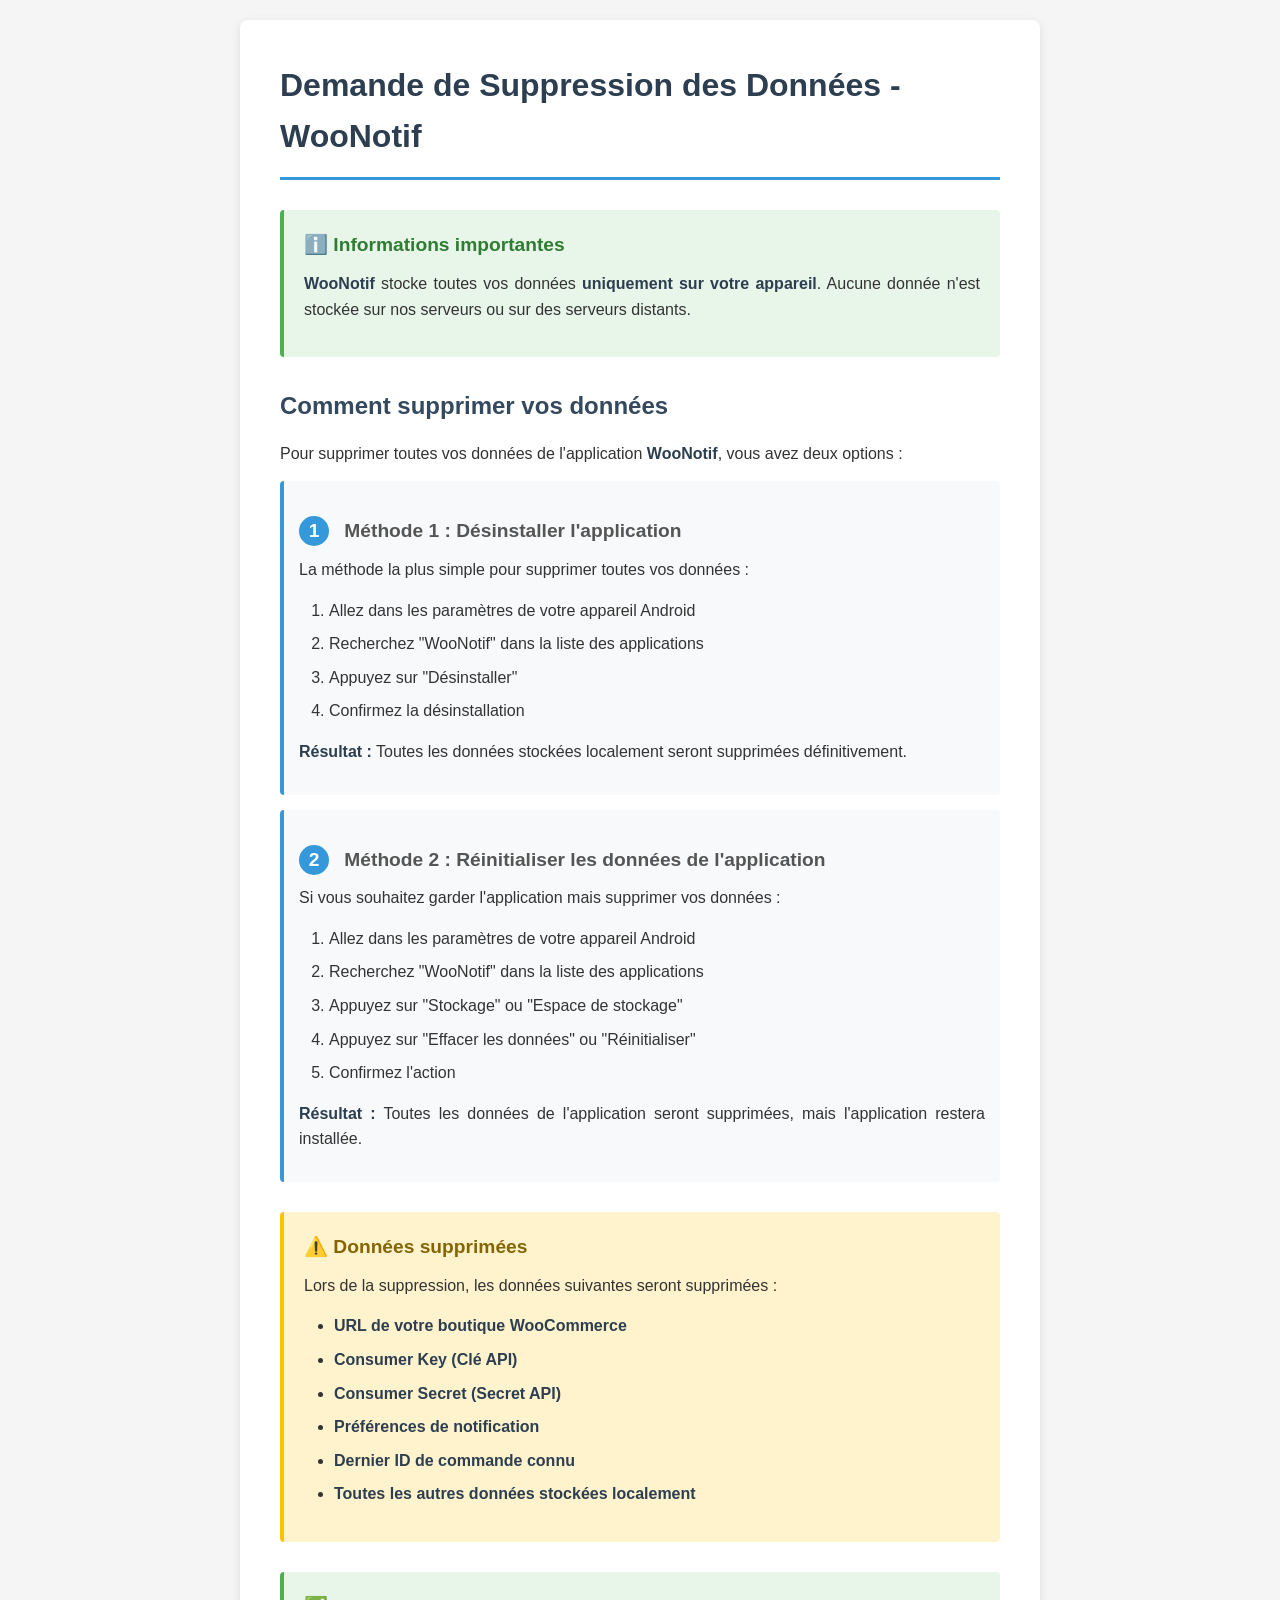
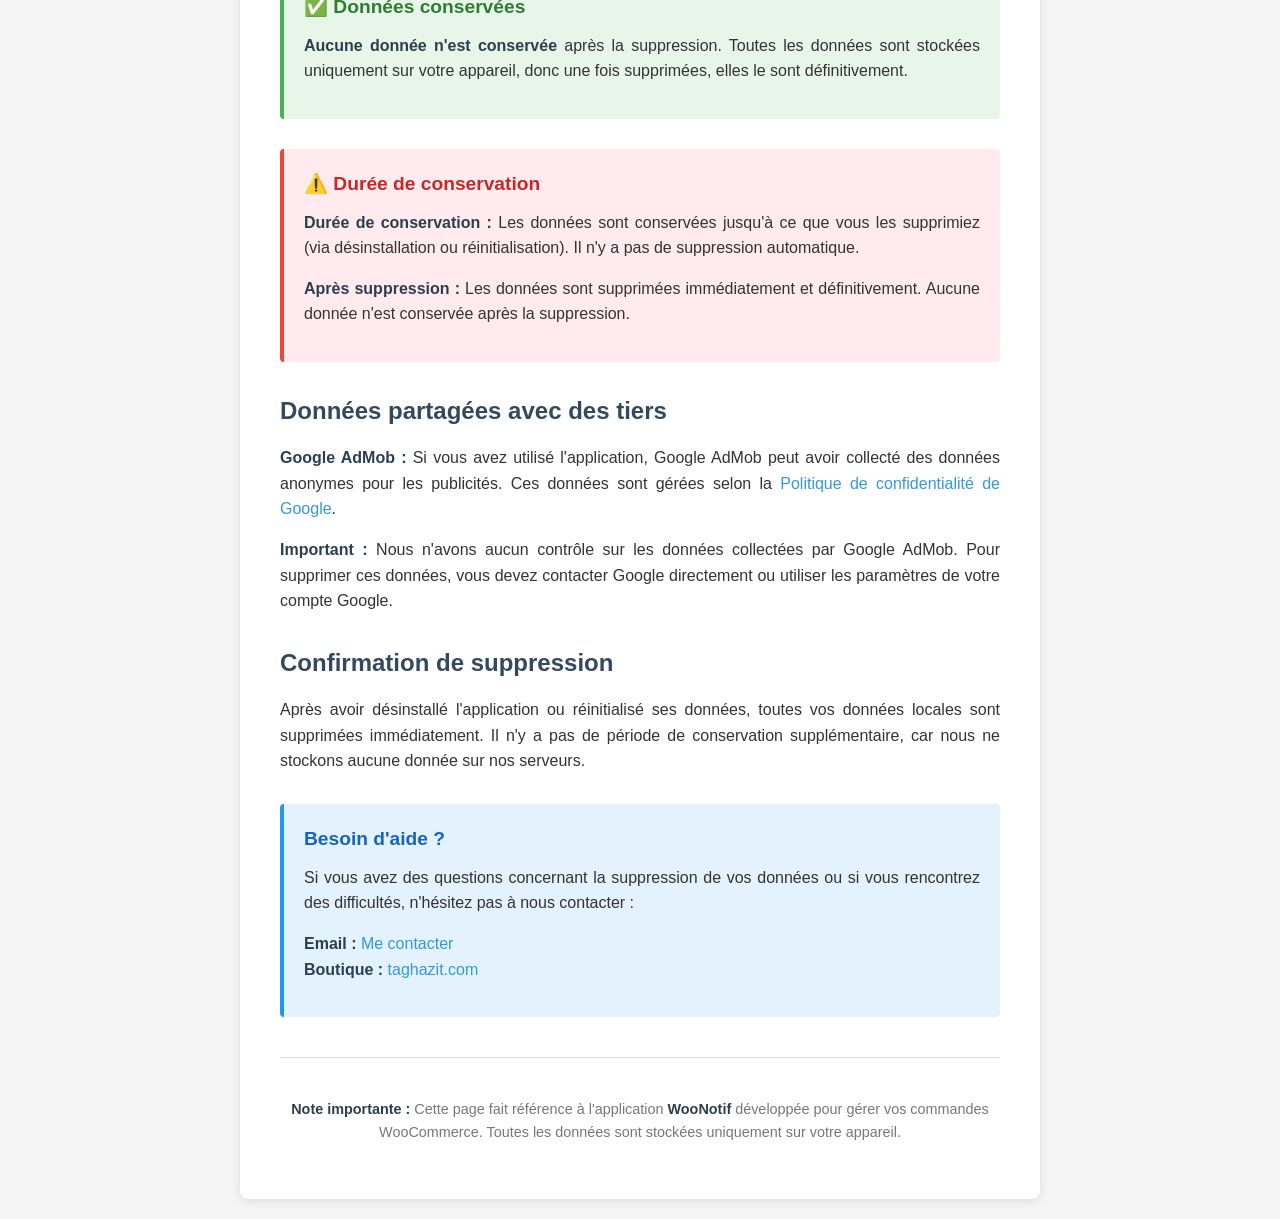
==== data-deletion.html @ 145a7f98 "Ajout de la page de suppression des données" ====
<!DOCTYPE html>
<html lang="fr">
<head>
    <meta charset="UTF-8">
    <meta name="viewport" content="width=device-width, initial-scale=1.0">
    <meta name="description" content="Demande de suppression des données - WooNotif - Application mobile pour gérer vos commandes WooCommerce">
    <title>Suppression des Données - WooNotif</title>
    <style>
        * {
            margin: 0;
            padding: 0;
            box-sizing: border-box;
        }
        
        body {
            font-family: -apple-system, BlinkMacSystemFont, 'Segoe UI', Roboto, 'Helvetica Neue', Arial, sans-serif;
            line-height: 1.6;
            color: #333;
            background-color: #f5f5f5;
            padding: 20px;
        }
        
        .container {
            max-width: 800px;
            margin: 0 auto;
            background: white;
            padding: 40px;
            border-radius: 8px;
            box-shadow: 0 2px 10px rgba(0,0,0,0.1);
        }
        
        h1 {
            color: #2c3e50;
            border-bottom: 3px solid #3498db;
            padding-bottom: 15px;
            margin-bottom: 30px;
            font-size: 2em;
        }
        
        h2 {
            color: #34495e;
            margin-top: 30px;
            margin-bottom: 15px;
            font-size: 1.5em;
        }
        
        h3 {
            color: #555;
            margin-top: 20px;
            margin-bottom: 10px;
            font-size: 1.2em;
        }
        
        p {
            margin-bottom: 15px;
            text-align: justify;
        }
        
        ul, ol {
            margin-left: 30px;
            margin-bottom: 15px;
        }
        
        li {
            margin-bottom: 8px;
        }
        
        strong {
            color: #2c3e50;
        }
        
        .important-box {
            background-color: #fff3cd;
            padding: 20px;
            border-left: 4px solid #ffc107;
            margin: 30px 0;
            border-radius: 4px;
        }
        
        .important-box h3 {
            color: #856404;
            margin-top: 0;
        }
        
        .info-box {
            background-color: #e8f5e9;
            padding: 20px;
            border-left: 4px solid #4caf50;
            margin: 30px 0;
            border-radius: 4px;
        }
        
        .info-box h3 {
            color: #2e7d32;
            margin-top: 0;
        }
        
        .warning-box {
            background-color: #ffebee;
            padding: 20px;
            border-left: 4px solid #f44336;
            margin: 30px 0;
            border-radius: 4px;
        }
        
        .warning-box h3 {
            color: #c62828;
            margin-top: 0;
        }
        
        .step {
            background-color: #f8f9fa;
            padding: 15px;
            margin: 15px 0;
            border-left: 4px solid #3498db;
            border-radius: 4px;
        }
        
        .step-number {
            display: inline-block;
            background-color: #3498db;
            color: white;
            width: 30px;
            height: 30px;
            border-radius: 50%;
            text-align: center;
            line-height: 30px;
            font-weight: bold;
            margin-right: 10px;
        }
        
        a {
            color: #3498db;
            text-decoration: none;
        }
        
        a:hover {
            text-decoration: underline;
        }
        
        .contact-info {
            background-color: #e3f2fd;
            padding: 20px;
            border-radius: 4px;
            margin-top: 30px;
            border-left: 4px solid #2196f3;
        }
        
        .contact-info h3 {
            color: #1565c0;
            margin-top: 0;
        }
        
        @media (max-width: 600px) {
            .container {
                padding: 20px;
            }
            
            h1 {
                font-size: 1.5em;
            }
            
            h2 {
                font-size: 1.3em;
            }
        }
    </style>
</head>
<body>
    <div class="container">
        <h1>Demande de Suppression des Données - WooNotif</h1>
        
        <div class="info-box">
            <h3>ℹ️ Informations importantes</h3>
            <p>
                <strong>WooNotif</strong> stocke toutes vos données <strong>uniquement sur votre appareil</strong>. 
                Aucune donnée n'est stockée sur nos serveurs ou sur des serveurs distants.
            </p>
        </div>
        
        <h2>Comment supprimer vos données</h2>
        
        <p>
            Pour supprimer toutes vos données de l'application <strong>WooNotif</strong>, vous avez deux options :
        </p>
        
        <div class="step">
            <h3><span class="step-number">1</span> Méthode 1 : Désinstaller l'application</h3>
            <p>La méthode la plus simple pour supprimer toutes vos données :</p>
            <ol>
                <li>Allez dans les paramètres de votre appareil Android</li>
                <li>Recherchez "WooNotif" dans la liste des applications</li>
                <li>Appuyez sur "Désinstaller"</li>
                <li>Confirmez la désinstallation</li>
            </ol>
            <p><strong>Résultat :</strong> Toutes les données stockées localement seront supprimées définitivement.</p>
        </div>
        
        <div class="step">
            <h3><span class="step-number">2</span> Méthode 2 : Réinitialiser les données de l'application</h3>
            <p>Si vous souhaitez garder l'application mais supprimer vos données :</p>
            <ol>
                <li>Allez dans les paramètres de votre appareil Android</li>
                <li>Recherchez "WooNotif" dans la liste des applications</li>
                <li>Appuyez sur "Stockage" ou "Espace de stockage"</li>
                <li>Appuyez sur "Effacer les données" ou "Réinitialiser"</li>
                <li>Confirmez l'action</li>
            </ol>
            <p><strong>Résultat :</strong> Toutes les données de l'application seront supprimées, mais l'application restera installée.</p>
        </div>
        
        <div class="important-box">
            <h3>⚠️ Données supprimées</h3>
            <p>Lors de la suppression, les données suivantes seront supprimées :</p>
            <ul>
                <li><strong>URL de votre boutique WooCommerce</strong></li>
                <li><strong>Consumer Key (Clé API)</strong></li>
                <li><strong>Consumer Secret (Secret API)</strong></li>
                <li><strong>Préférences de notification</strong></li>
                <li><strong>Dernier ID de commande connu</strong></li>
                <li><strong>Toutes les autres données stockées localement</strong></li>
            </ul>
        </div>
        
        <div class="info-box">
            <h3>✅ Données conservées</h3>
            <p>
                <strong>Aucune donnée n'est conservée</strong> après la suppression. 
                Toutes les données sont stockées uniquement sur votre appareil, 
                donc une fois supprimées, elles le sont définitivement.
            </p>
        </div>
        
        <div class="warning-box">
            <h3>⚠️ Durée de conservation</h3>
            <p>
                <strong>Durée de conservation :</strong> Les données sont conservées jusqu'à ce que vous les supprimiez 
                (via désinstallation ou réinitialisation). Il n'y a pas de suppression automatique.
            </p>
            <p>
                <strong>Après suppression :</strong> Les données sont supprimées immédiatement et définitivement. 
                Aucune donnée n'est conservée après la suppression.
            </p>
        </div>
        
        <h2>Données partagées avec des tiers</h2>
        
        <p>
            <strong>Google AdMob :</strong> Si vous avez utilisé l'application, Google AdMob peut avoir collecté 
            des données anonymes pour les publicités. Ces données sont gérées selon la 
            <a href="https://policies.google.com/privacy" target="_blank" rel="noopener">Politique de confidentialité de Google</a>.
        </p>
        
        <p>
            <strong>Important :</strong> Nous n'avons aucun contrôle sur les données collectées par Google AdMob. 
            Pour supprimer ces données, vous devez contacter Google directement ou utiliser les paramètres de votre compte Google.
        </p>
        
        <h2>Confirmation de suppression</h2>
        
        <p>
            Après avoir désinstallé l'application ou réinitialisé ses données, toutes vos données locales 
            sont supprimées immédiatement. Il n'y a pas de période de conservation supplémentaire, 
            car nous ne stockons aucune donnée sur nos serveurs.
        </p>
        
        <div class="contact-info">
            <h3>Besoin d'aide ?</h3>
            <p>
                Si vous avez des questions concernant la suppression de vos données ou si vous rencontrez 
                des difficultés, n'hésitez pas à nous contacter :
            </p>
            <p>
                <strong>Email :</strong> <a href="mailto:sslaouane@gmail.com">Me contacter</a><br>
                <strong>Boutique :</strong> <a href="https://taghazit.com" target="_blank" rel="noopener">taghazit.com</a>
            </p>
        </div>
        
        <hr style="margin: 40px 0; border: none; border-top: 1px solid #ddd;">
        
        <p style="text-align: center; color: #777; font-size: 0.9em;">
            <strong>Note importante :</strong> Cette page fait référence à l'application <strong>WooNotif</strong> 
            développée pour gérer vos commandes WooCommerce. Toutes les données sont stockées uniquement sur votre appareil.
        </p>
    </div>
</body>
</html>
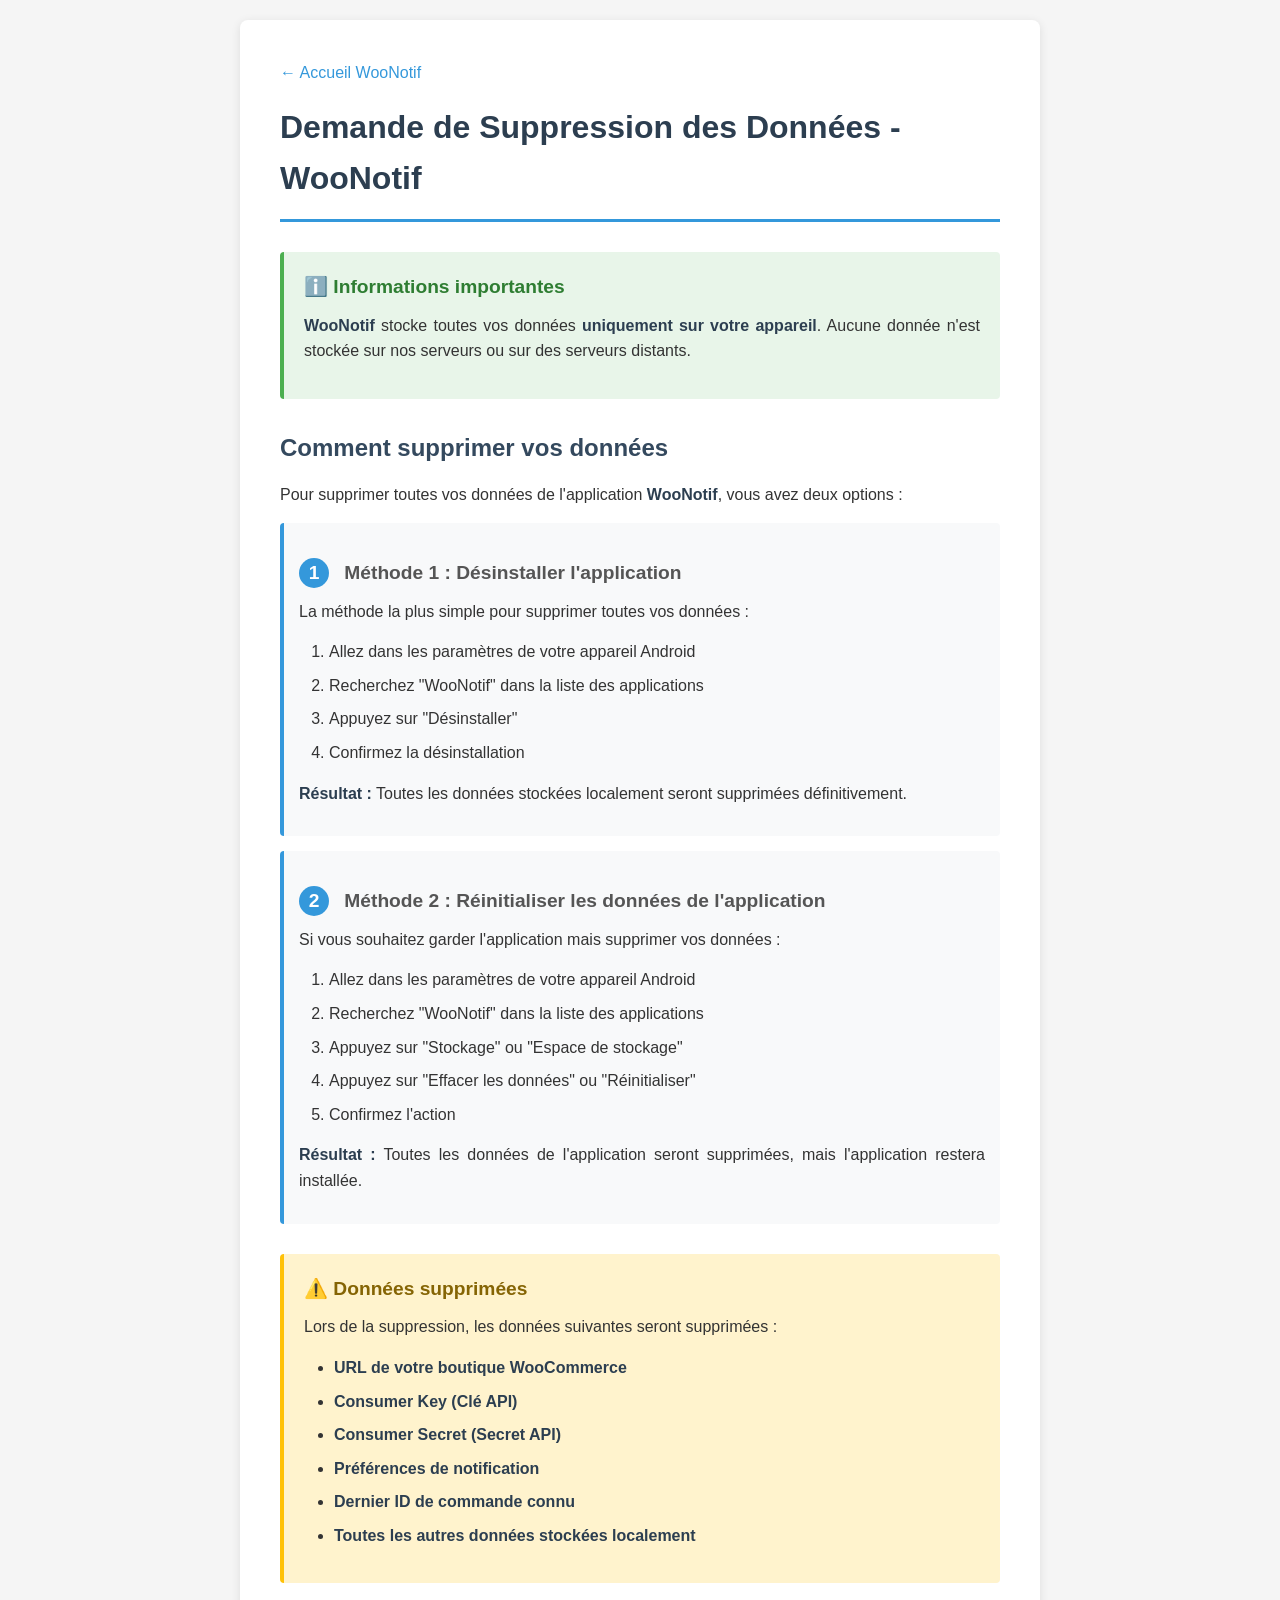
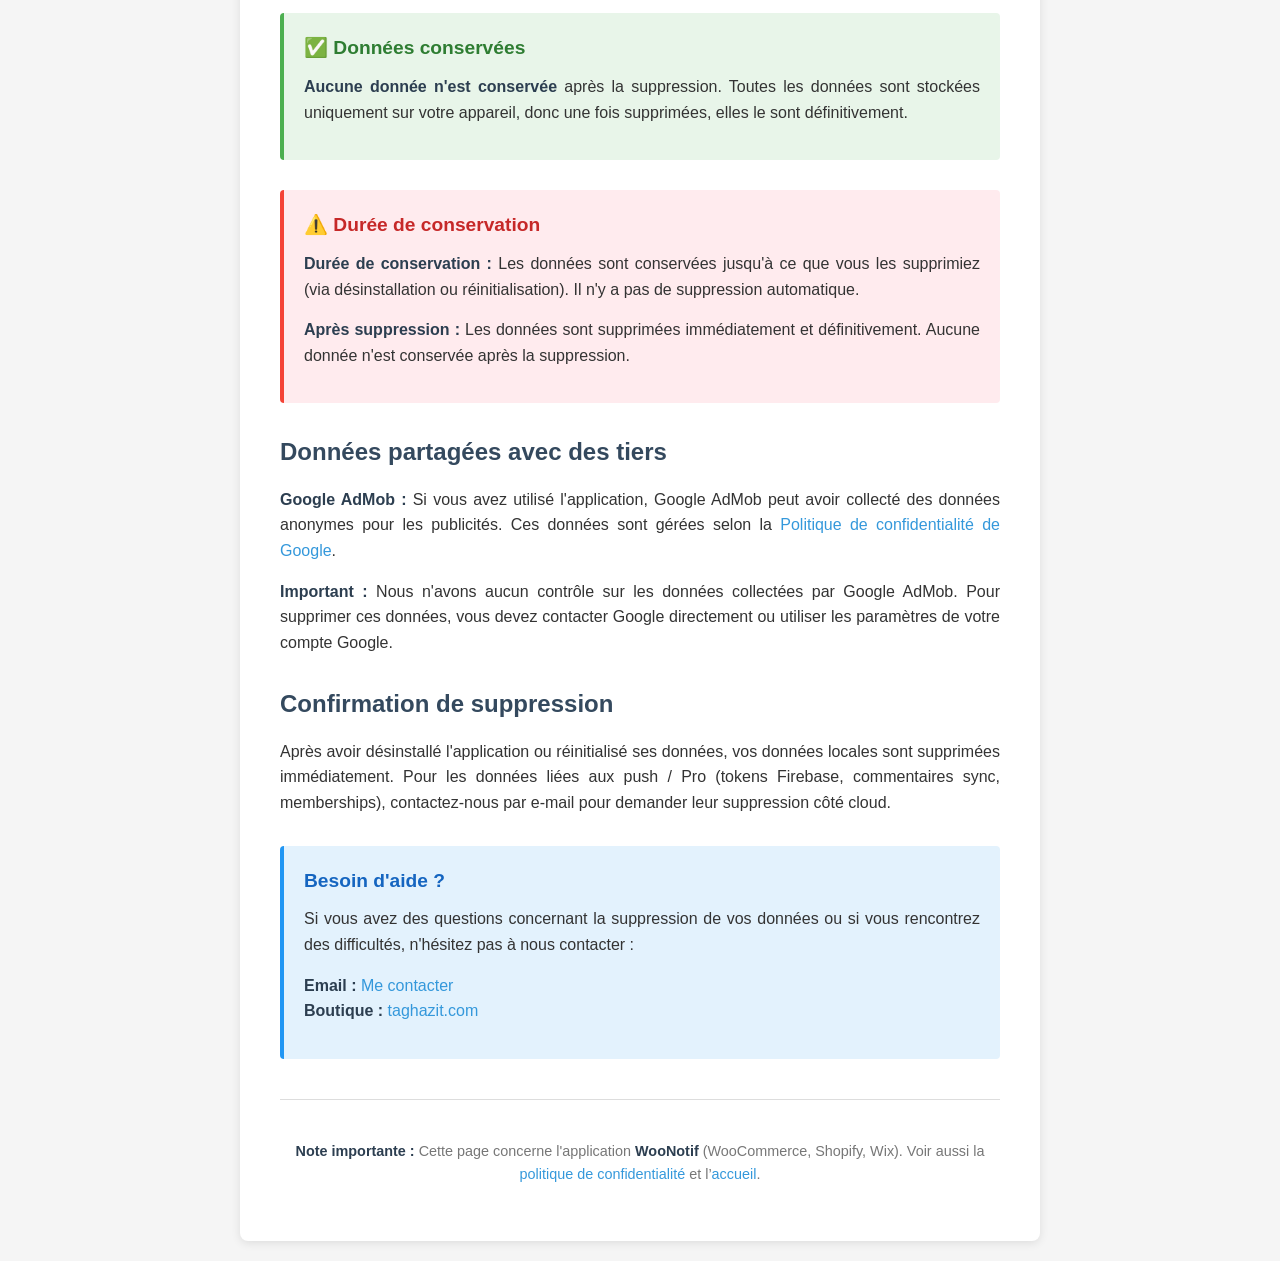
==== commit b26b55fc: "Refonte landing FR : hero, Pro, SEO (robots/sitemap/OG/JSON-LD). Remplace l’ancienne page doc par un" ====
--- a/data-deletion.html
+++ b/data-deletion.html
@@ -168,6 +168,7 @@
 </head>
 <body>
     <div class="container">
+        <p style="margin-bottom: 1rem;"><a href="index.html">← Accueil WooNotif</a></p>
         <h1>Demande de Suppression des Données - WooNotif</h1>
         
         <div class="info-box">
@@ -259,9 +260,9 @@
         <h2>Confirmation de suppression</h2>
         
         <p>
-            Après avoir désinstallé l'application ou réinitialisé ses données, toutes vos données locales 
-            sont supprimées immédiatement. Il n'y a pas de période de conservation supplémentaire, 
-            car nous ne stockons aucune donnée sur nos serveurs.
+            Après avoir désinstallé l'application ou réinitialisé ses données, vos données locales 
+            sont supprimées immédiatement. Pour les données liées aux push / Pro (tokens Firebase, commentaires sync, memberships),
+            contactez-nous par e-mail pour demander leur suppression côté cloud.
         </p>
         
         <div class="contact-info">
@@ -279,8 +280,9 @@
         <hr style="margin: 40px 0; border: none; border-top: 1px solid #ddd;">
         
         <p style="text-align: center; color: #777; font-size: 0.9em;">
-            <strong>Note importante :</strong> Cette page fait référence à l'application <strong>WooNotif</strong> 
-            développée pour gérer vos commandes WooCommerce. Toutes les données sont stockées uniquement sur votre appareil.
+            <strong>Note importante :</strong> Cette page concerne l'application <strong>WooNotif</strong>
+            (WooCommerce, Shopify, Wix). Voir aussi la <a href="privacy-policy.html">politique de confidentialité</a>
+            et l’<a href="index.html">accueil</a>.
         </p>
     </div>
 </body>
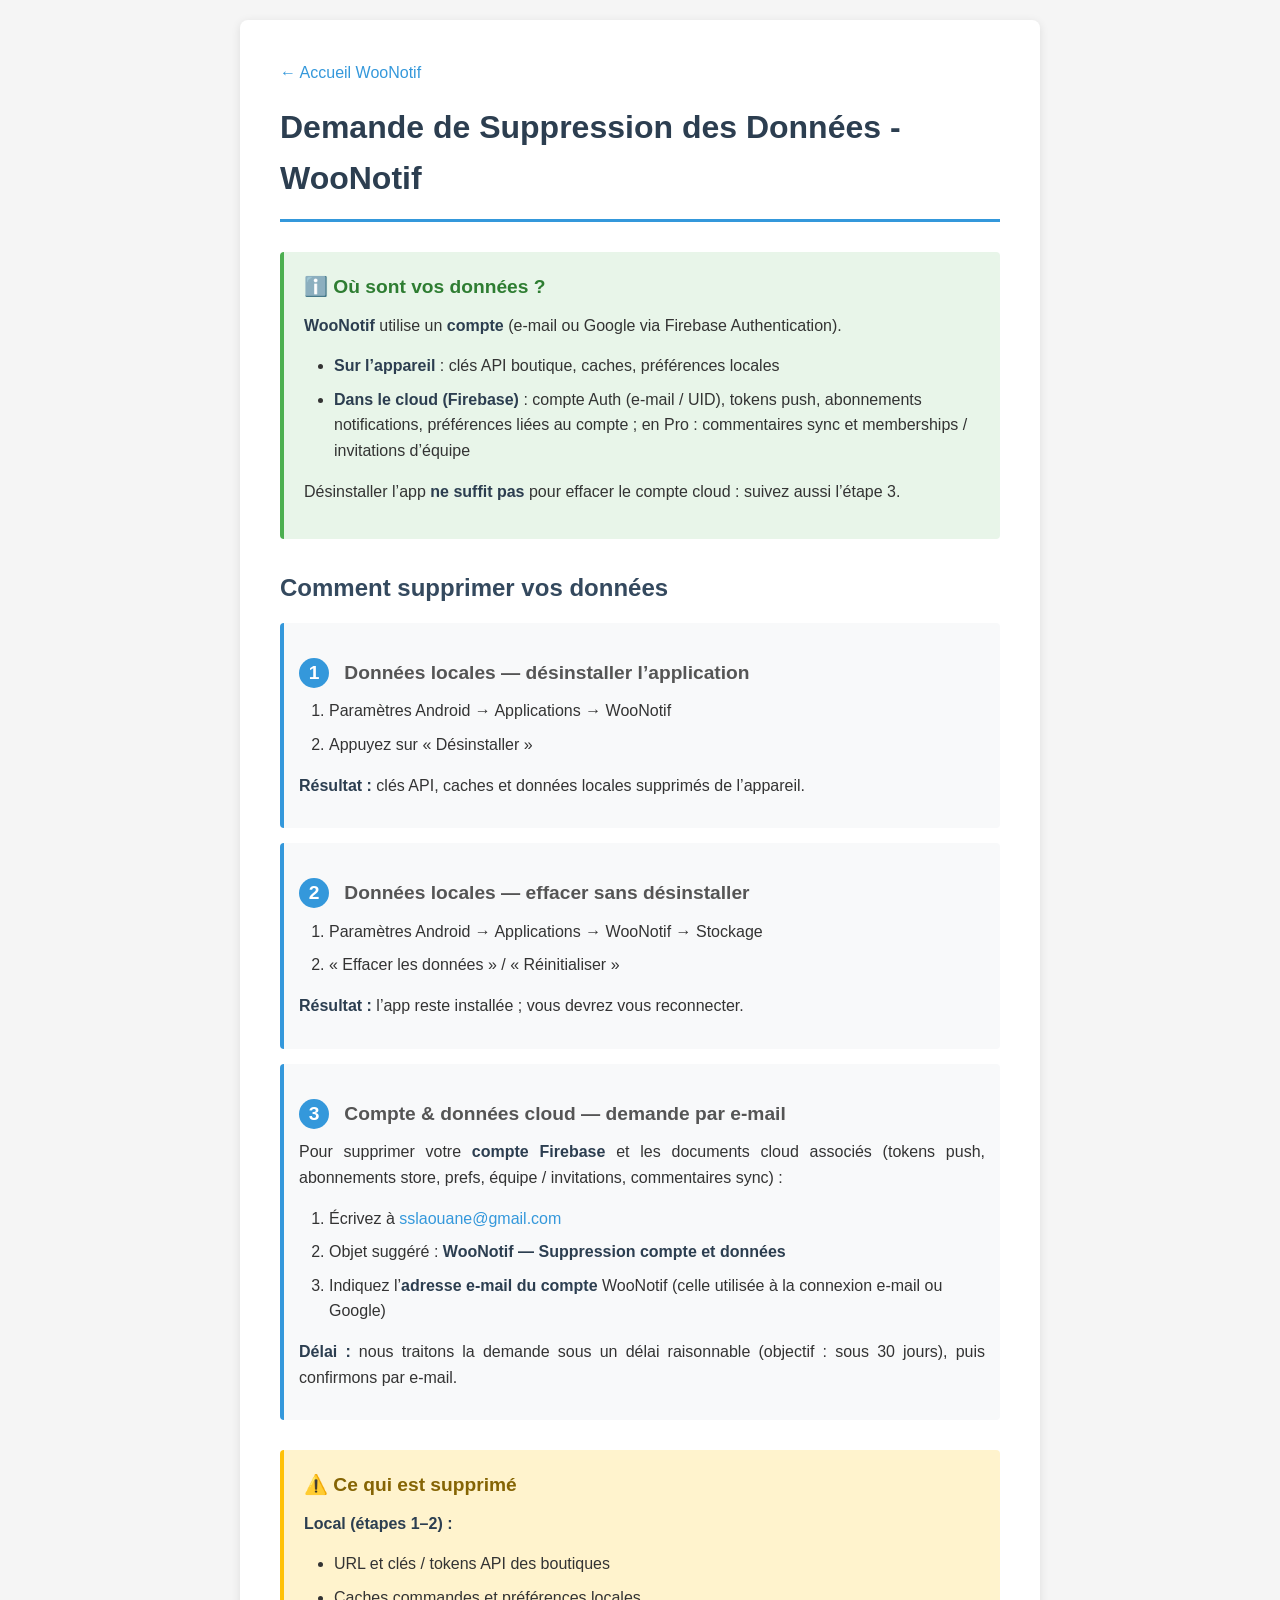
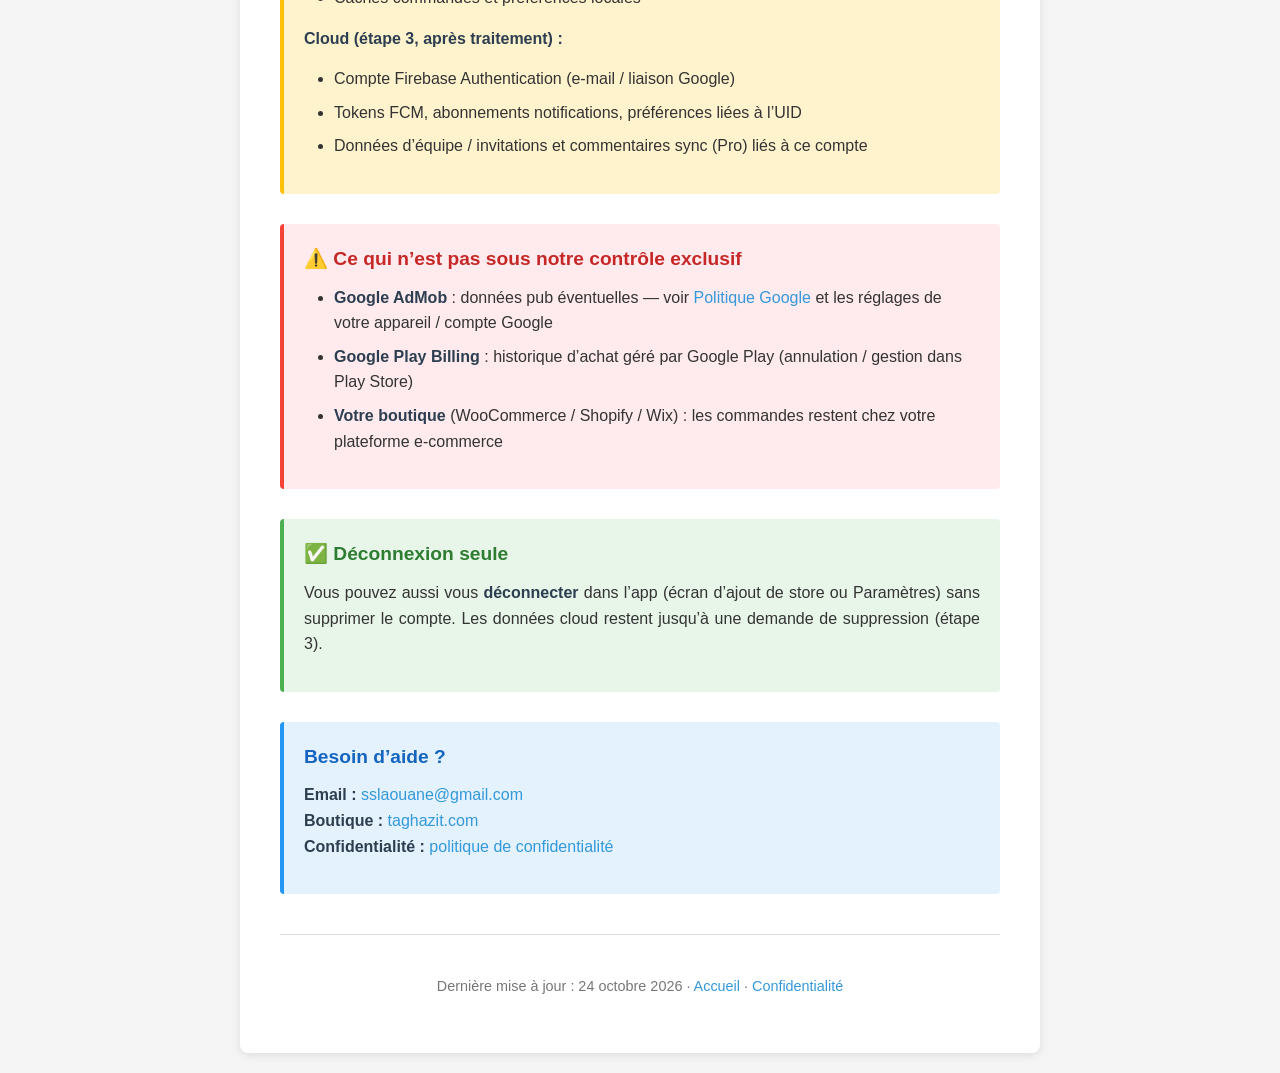
==== commit 7395c7c0: "maj apres firebae auth/google" ====
--- a/data-deletion.html
+++ b/data-deletion.html
@@ -3,7 +3,7 @@
 <head>
     <meta charset="UTF-8">
     <meta name="viewport" content="width=device-width, initial-scale=1.0">
-    <meta name="description" content="Demande de suppression des données - WooNotif - Application mobile pour gérer vos commandes WooCommerce">
+    <meta name="description" content="Demande de suppression des données - WooNotif - Compte Firebase, données locales et cloud">
     <title>Suppression des Données - WooNotif</title>
     <style>
         * {
@@ -172,119 +172,107 @@
         <h1>Demande de Suppression des Données - WooNotif</h1>
         
         <div class="info-box">
-            <h3>ℹ️ Informations importantes</h3>
-            <p>
-                <strong>WooNotif</strong> stocke toutes vos données <strong>uniquement sur votre appareil</strong>. 
-                Aucune donnée n'est stockée sur nos serveurs ou sur des serveurs distants.
+            <h3>ℹ️ Où sont vos données ?</h3>
+            <p>
+                <strong>WooNotif</strong> utilise un <strong>compte</strong> (e-mail ou Google via Firebase Authentication).
+            </p>
+            <ul>
+                <li><strong>Sur l’appareil</strong> : clés API boutique, caches, préférences locales</li>
+                <li><strong>Dans le cloud (Firebase)</strong> : compte Auth (e-mail / UID), tokens push, abonnements notifications,
+                    préférences liées au compte ; en Pro : commentaires sync et memberships / invitations d’équipe</li>
+            </ul>
+            <p>
+                Désinstaller l’app <strong>ne suffit pas</strong> pour effacer le compte cloud : suivez aussi l’étape 3.
             </p>
         </div>
         
         <h2>Comment supprimer vos données</h2>
         
-        <p>
-            Pour supprimer toutes vos données de l'application <strong>WooNotif</strong>, vous avez deux options :
-        </p>
-        
         <div class="step">
-            <h3><span class="step-number">1</span> Méthode 1 : Désinstaller l'application</h3>
-            <p>La méthode la plus simple pour supprimer toutes vos données :</p>
+            <h3><span class="step-number">1</span> Données locales — désinstaller l’application</h3>
             <ol>
-                <li>Allez dans les paramètres de votre appareil Android</li>
-                <li>Recherchez "WooNotif" dans la liste des applications</li>
-                <li>Appuyez sur "Désinstaller"</li>
-                <li>Confirmez la désinstallation</li>
+                <li>Paramètres Android → Applications → WooNotif</li>
+                <li>Appuyez sur « Désinstaller »</li>
             </ol>
-            <p><strong>Résultat :</strong> Toutes les données stockées localement seront supprimées définitivement.</p>
+            <p><strong>Résultat :</strong> clés API, caches et données locales supprimés de l’appareil.</p>
         </div>
         
         <div class="step">
-            <h3><span class="step-number">2</span> Méthode 2 : Réinitialiser les données de l'application</h3>
-            <p>Si vous souhaitez garder l'application mais supprimer vos données :</p>
+            <h3><span class="step-number">2</span> Données locales — effacer sans désinstaller</h3>
             <ol>
-                <li>Allez dans les paramètres de votre appareil Android</li>
-                <li>Recherchez "WooNotif" dans la liste des applications</li>
-                <li>Appuyez sur "Stockage" ou "Espace de stockage"</li>
-                <li>Appuyez sur "Effacer les données" ou "Réinitialiser"</li>
-                <li>Confirmez l'action</li>
+                <li>Paramètres Android → Applications → WooNotif → Stockage</li>
+                <li>« Effacer les données » / « Réinitialiser »</li>
             </ol>
-            <p><strong>Résultat :</strong> Toutes les données de l'application seront supprimées, mais l'application restera installée.</p>
-        </div>
-        
+            <p><strong>Résultat :</strong> l’app reste installée ; vous devrez vous reconnecter.</p>
+        </div>
+        
+        <div class="step">
+            <h3><span class="step-number">3</span> Compte &amp; données cloud — demande par e-mail</h3>
+            <p>
+                Pour supprimer votre <strong>compte Firebase</strong> et les documents cloud associés (tokens push,
+                abonnements store, prefs, équipe / invitations, commentaires sync) :
+            </p>
+            <ol>
+                <li>Écrivez à <a href="mailto:sslaouane@gmail.com?subject=WooNotif%20-%20Suppression%20compte%20et%20donnees">sslaouane@gmail.com</a></li>
+                <li>Objet suggéré : <strong>WooNotif — Suppression compte et données</strong></li>
+                <li>Indiquez l’<strong>adresse e-mail du compte</strong> WooNotif (celle utilisée à la connexion e-mail ou Google)</li>
+            </ol>
+            <p>
+                <strong>Délai :</strong> nous traitons la demande sous un délai raisonnable (objectif : sous 30 jours),
+                puis confirmons par e-mail.
+            </p>
+        </div>
+
         <div class="important-box">
-            <h3>⚠️ Données supprimées</h3>
-            <p>Lors de la suppression, les données suivantes seront supprimées :</p>
-            <ul>
-                <li><strong>URL de votre boutique WooCommerce</strong></li>
-                <li><strong>Consumer Key (Clé API)</strong></li>
-                <li><strong>Consumer Secret (Secret API)</strong></li>
-                <li><strong>Préférences de notification</strong></li>
-                <li><strong>Dernier ID de commande connu</strong></li>
-                <li><strong>Toutes les autres données stockées localement</strong></li>
-            </ul>
-        </div>
-        
+            <h3>⚠️ Ce qui est supprimé</h3>
+            <p><strong>Local (étapes 1–2) :</strong></p>
+            <ul>
+                <li>URL et clés / tokens API des boutiques</li>
+                <li>Caches commandes et préférences locales</li>
+            </ul>
+            <p><strong>Cloud (étape 3, après traitement) :</strong></p>
+            <ul>
+                <li>Compte Firebase Authentication (e-mail / liaison Google)</li>
+                <li>Tokens FCM, abonnements notifications, préférences liées à l’UID</li>
+                <li>Données d’équipe / invitations et commentaires sync (Pro) liés à ce compte</li>
+            </ul>
+        </div>
+        
+        <div class="warning-box">
+            <h3>⚠️ Ce qui n’est pas sous notre contrôle exclusif</h3>
+            <ul>
+                <li><strong>Google AdMob</strong> : données pub éventuelles — voir
+                    <a href="https://policies.google.com/privacy" target="_blank" rel="noopener">Politique Google</a>
+                    et les réglages de votre appareil / compte Google</li>
+                <li><strong>Google Play Billing</strong> : historique d’achat géré par Google Play (annulation / gestion dans Play Store)</li>
+                <li><strong>Votre boutique</strong> (WooCommerce / Shopify / Wix) : les commandes restent chez votre plateforme e-commerce</li>
+            </ul>
+        </div>
+
         <div class="info-box">
-            <h3>✅ Données conservées</h3>
-            <p>
-                <strong>Aucune donnée n'est conservée</strong> après la suppression. 
-                Toutes les données sont stockées uniquement sur votre appareil, 
-                donc une fois supprimées, elles le sont définitivement.
-            </p>
-        </div>
-        
-        <div class="warning-box">
-            <h3>⚠️ Durée de conservation</h3>
-            <p>
-                <strong>Durée de conservation :</strong> Les données sont conservées jusqu'à ce que vous les supprimiez 
-                (via désinstallation ou réinitialisation). Il n'y a pas de suppression automatique.
-            </p>
-            <p>
-                <strong>Après suppression :</strong> Les données sont supprimées immédiatement et définitivement. 
-                Aucune donnée n'est conservée après la suppression.
-            </p>
-        </div>
-        
-        <h2>Données partagées avec des tiers</h2>
-        
-        <p>
-            <strong>Google AdMob :</strong> Si vous avez utilisé l'application, Google AdMob peut avoir collecté 
-            des données anonymes pour les publicités. Ces données sont gérées selon la 
-            <a href="https://policies.google.com/privacy" target="_blank" rel="noopener">Politique de confidentialité de Google</a>.
-        </p>
-        
-        <p>
-            <strong>Important :</strong> Nous n'avons aucun contrôle sur les données collectées par Google AdMob. 
-            Pour supprimer ces données, vous devez contacter Google directement ou utiliser les paramètres de votre compte Google.
-        </p>
-        
-        <h2>Confirmation de suppression</h2>
-        
-        <p>
-            Après avoir désinstallé l'application ou réinitialisé ses données, vos données locales 
-            sont supprimées immédiatement. Pour les données liées aux push / Pro (tokens Firebase, commentaires sync, memberships),
-            contactez-nous par e-mail pour demander leur suppression côté cloud.
-        </p>
+            <h3>✅ Déconnexion seule</h3>
+            <p>
+                Vous pouvez aussi vous <strong>déconnecter</strong> dans l’app (écran d’ajout de store ou Paramètres)
+                sans supprimer le compte. Les données cloud restent jusqu’à une demande de suppression (étape 3).
+            </p>
+        </div>
         
         <div class="contact-info">
-            <h3>Besoin d'aide ?</h3>
-            <p>
-                Si vous avez des questions concernant la suppression de vos données ou si vous rencontrez 
-                des difficultés, n'hésitez pas à nous contacter :
-            </p>
-            <p>
-                <strong>Email :</strong> <a href="mailto:sslaouane@gmail.com">Me contacter</a><br>
-                <strong>Boutique :</strong> <a href="https://taghazit.com" target="_blank" rel="noopener">taghazit.com</a>
+            <h3>Besoin d’aide ?</h3>
+            <p>
+                <strong>Email :</strong> <a href="mailto:sslaouane@gmail.com">sslaouane@gmail.com</a><br>
+                <strong>Boutique :</strong> <a href="https://taghazit.com" target="_blank" rel="noopener">taghazit.com</a><br>
+                <strong>Confidentialité :</strong> <a href="privacy-policy.html">politique de confidentialité</a>
             </p>
         </div>
         
         <hr style="margin: 40px 0; border: none; border-top: 1px solid #ddd;">
         
         <p style="text-align: center; color: #777; font-size: 0.9em;">
-            <strong>Note importante :</strong> Cette page concerne l'application <strong>WooNotif</strong>
-            (WooCommerce, Shopify, Wix). Voir aussi la <a href="privacy-policy.html">politique de confidentialité</a>
-            et l’<a href="index.html">accueil</a>.
+            Dernière mise à jour : 24 octobre 2026 ·
+            <a href="index.html">Accueil</a> ·
+            <a href="privacy-policy.html">Confidentialité</a>
         </p>
     </div>
 </body>
 </html>
-
